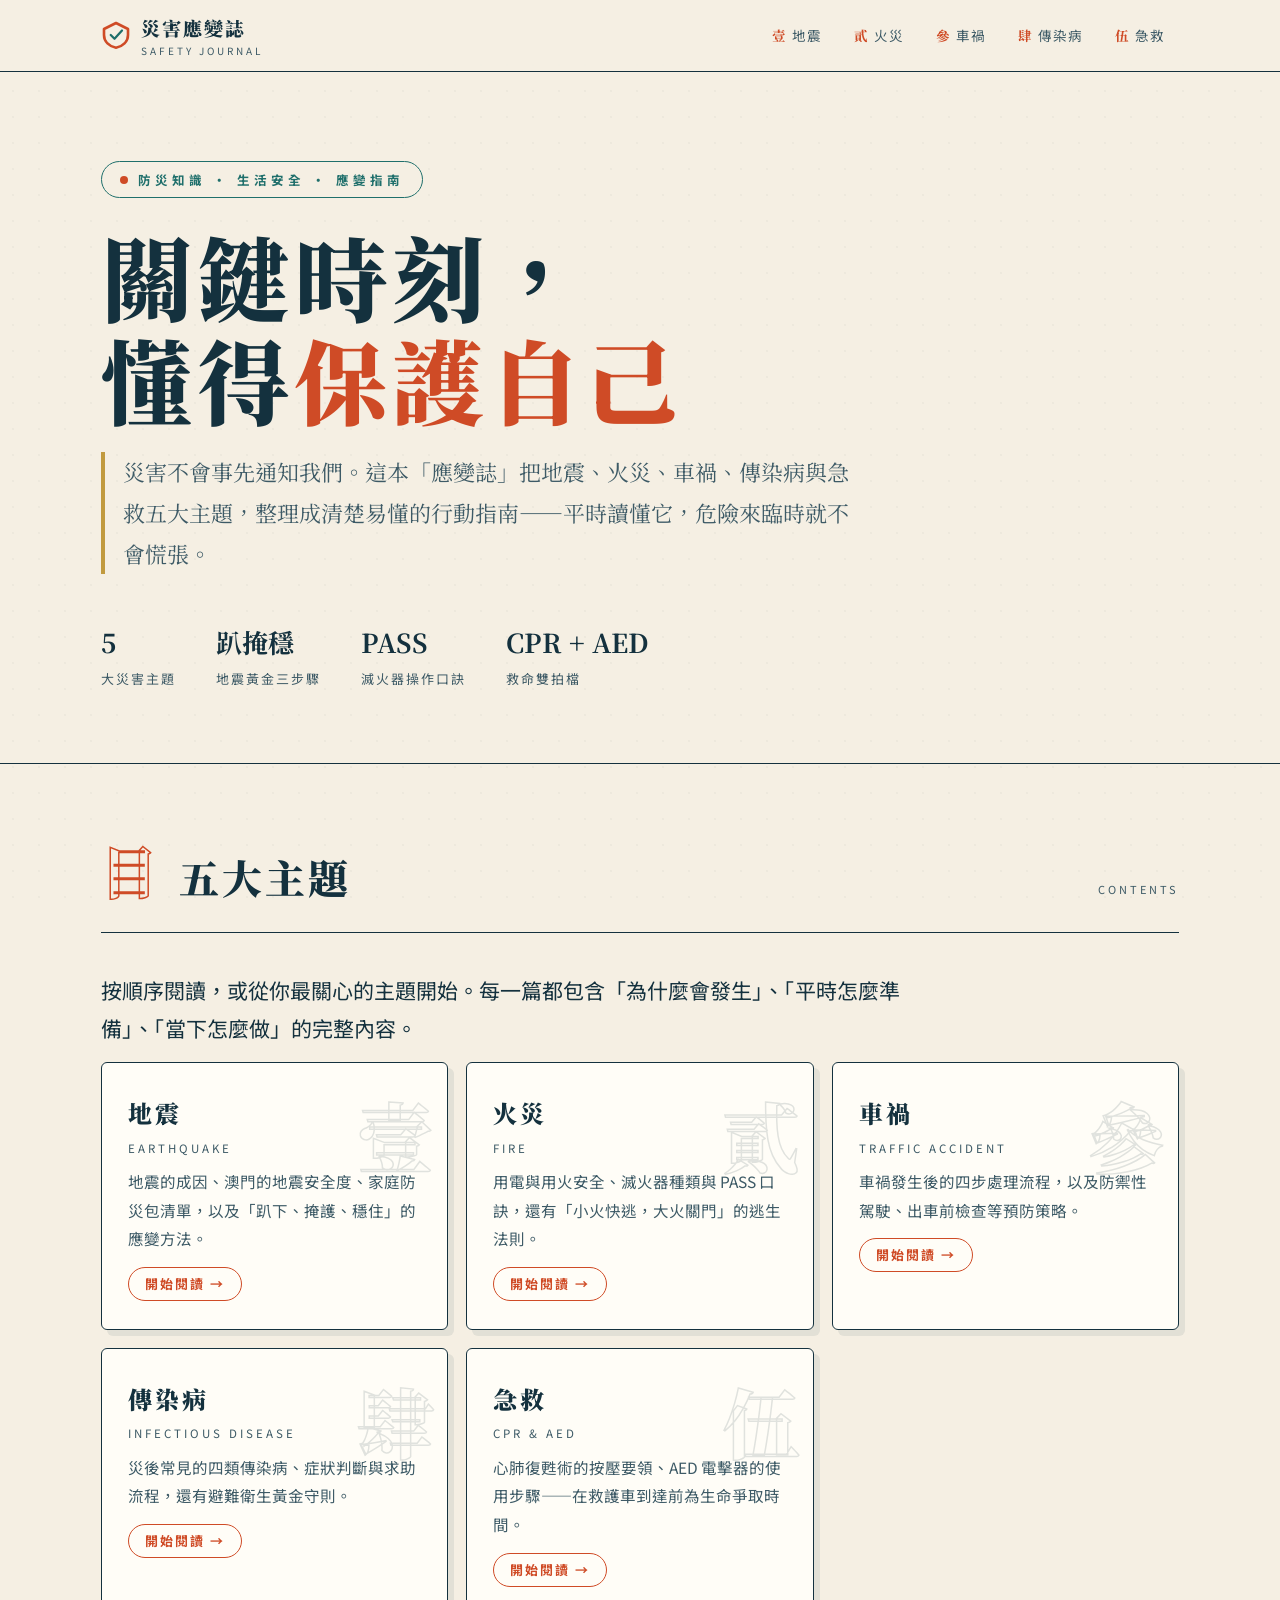
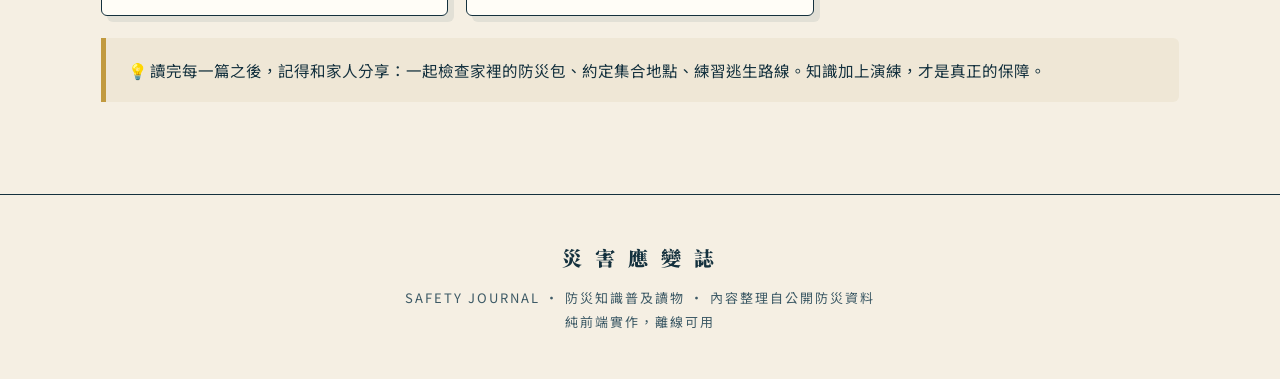
==== index.html @ 4d14659a "Add files via upload" ====
<!DOCTYPE html>
<html lang="zh-Hant">
<head>
<meta charset="UTF-8">
<meta name="viewport" content="width=device-width, initial-scale=1.0, viewport-fit=cover">
<title>災害應變誌 — 地震、火災、車禍、傳染病、急救</title>
<link rel="preconnect" href="https://fonts.googleapis.com">
<link rel="preconnect" href="https://fonts.gstatic.com" crossorigin>
<link href="https://fonts.googleapis.com/css2?family=Noto+Serif+TC:wght@500;700;900&family=Noto+Sans+TC:wght@400;500;700&display=swap" rel="stylesheet">
<link rel="stylesheet" href="style.css">
</head>
<body>

<nav class="topbar">
  <div class="topbar-inner">
    <a class="brand" href="index.html">
      <svg class="brand-mark" viewBox="0 0 40 40" aria-hidden="true">
        <path fill="none" stroke="#cf4b26" stroke-width="3.5" stroke-linecap="round" stroke-linejoin="round"
          d="M20 4 L36 12 V20 C36 29 29 35 20 37 C11 35 4 29 4 20 V12 Z"/>
        <path fill="none" stroke="#1f6f6b" stroke-width="3" stroke-linecap="round" stroke-linejoin="round"
          d="M13 20 L18 25 L28 14"/>
      </svg>
      <span><b>災害應變誌</b><small>SAFETY JOURNAL</small></span>
    </a>
    <div class="nav-scroll">
      <a href="earthquake.html"><span class="n">壹</span>地震</a>
      <a href="fire.html"><span class="n">貳</span>火災</a>
      <a href="traffic.html"><span class="n">參</span>車禍</a>
      <a href="disease.html"><span class="n">肆</span>傳染病</a>
      <a href="firstaid.html"><span class="n">伍</span>急救</a>
    </div>
  </div>
</nav>

<header class="hero">
  <div class="hero-inner">
    <span class="kicker">防災知識 · 生活安全 · 應變指南</span>
    <h1>關鍵時刻，<br>懂得<span class="accent">保護自己</span></h1>
    <p class="hero-sub">災害不會事先通知我們。這本「應變誌」把地震、火災、車禍、傳染病與急救五大主題，整理成清楚易懂的行動指南——平時讀懂它，危險來臨時就不會慌張。</p>
    <div class="hero-meta">
      <div><b>5</b>大災害主題</div>
      <div><b>趴掩穩</b>地震黃金三步驟</div>
      <div><b>PASS</b>滅火器操作口訣</div>
      <div><b>CPR + AED</b>救命雙拍檔</div>
    </div>
  </div>
</header>

<section class="chapter">
  <div class="ch-head rv">
    <span class="ch-no">目</span>
    <h2 class="ch-title">五大主題</h2>
    <span class="ch-en">Contents</span>
  </div>
  <p class="lead rv">按順序閱讀，或從你最關心的主題開始。每一篇都包含「為什麼會發生」、「平時怎麼準備」、「當下怎麼做」的完整內容。</p>

  <div class="card-grid home">
    <a class="topic-card rv" href="earthquake.html" data-no="壹">
      <h3>地震<small>Earthquake</small></h3>
      <p>地震的成因、澳門的地震安全度、家庭防災包清單，以及「趴下、掩護、穩住」的應變方法。</p>
      <span class="go">開始閱讀 →</span>
    </a>
    <a class="topic-card rv" href="fire.html" data-no="貳">
      <h3>火災<small>Fire</small></h3>
      <p>用電與用火安全、滅火器種類與 PASS 口訣，還有「小火快逃，大火關門」的逃生法則。</p>
      <span class="go">開始閱讀 →</span>
    </a>
    <a class="topic-card rv" href="traffic.html" data-no="參">
      <h3>車禍<small>Traffic Accident</small></h3>
      <p>車禍發生後的四步處理流程，以及防禦性駕駛、出車前檢查等預防策略。</p>
      <span class="go">開始閱讀 →</span>
    </a>
    <a class="topic-card rv" href="disease.html" data-no="肆">
      <h3>傳染病<small>Infectious Disease</small></h3>
      <p>災後常見的四類傳染病、症狀判斷與求助流程，還有避難衛生黃金守則。</p>
      <span class="go">開始閱讀 →</span>
    </a>
    <a class="topic-card rv" href="firstaid.html" data-no="伍">
      <h3>急救<small>CPR &amp; AED</small></h3>
      <p>心肺復甦術的按壓要領、AED 電擊器的使用步驟——在救護車到達前為生命爭取時間。</p>
      <span class="go">開始閱讀 →</span>
    </a>
  </div>

  <div class="note-box rv">💡 讀完每一篇之後，記得和家人分享：一起檢查家裡的防災包、約定集合地點、練習逃生路線。知識加上演練，才是真正的保障。</div>
</section>

<footer>
  <span class="serif">災 害 應 變 誌</span>
  SAFETY JOURNAL · 防災知識普及讀物 · 內容整理自公開防災資料<br>
  純前端實作，離線可用
</footer>

<script src="main.js"></script>
</body>
</html>
---- style.css ----
/* ============================================================
   災害應變誌 · SAFETY JOURNAL
   Editorial / atlas style（沿用 template.html 視覺語言）
   ============================================================ */
:root{
  --ink:      #14313e;   /* deep sea ink   */
  --ink-soft: #3d5a66;
  --paper:    #f5efe3;   /* warm paper     */
  --paper-2:  #efe7d6;
  --coral:    #cf4b26;   /* signal red     */
  --teal:     #1f6f6b;   /* teal           */
  --gold:     #c19a3f;
  --line:     #14313e26;
  --serif: "Noto Serif TC", "Songti TC", "PMingLiU", serif;
  --sans:  "Noto Sans TC", "PingFang TC", "Microsoft JhengHei", sans-serif;
  --gutter: clamp(20px, 4vw, 56px);
}
*{ margin:0; padding:0; box-sizing:border-box; -webkit-tap-highlight-color:transparent; }
html{ scroll-behavior:smooth; }
body{
  font-family:var(--sans);
  background:var(--paper);
  color:var(--ink);
  line-height:1.85;
  font-size:17px;
  overflow-x:hidden;
}
/* faint paper texture */
body::before{
  content:""; position:fixed; inset:0; pointer-events:none; z-index:0;
  background-image:radial-gradient(#14313e08 1px, transparent 1px);
  background-size:26px 26px;
}
::selection{ background:var(--coral); color:var(--paper); }

h1,h2,h3,.serif{ font-family:var(--serif); }

/* ---------- top bar ---------- */
.topbar{
  position:sticky; top:0; z-index:50;
  background:color-mix(in srgb, var(--paper) 92%, transparent);
  -webkit-backdrop-filter:blur(10px); backdrop-filter:blur(10px);
  border-bottom:1.5px solid var(--ink);
}
.topbar-inner{
  max-width:1180px; margin:0 auto;
  display:flex; align-items:center; gap:18px;
  padding:10px var(--gutter);
}
.brand{ display:flex; align-items:center; gap:10px; text-decoration:none; color:var(--ink); }
.brand-mark{ width:30px; height:30px; }
.brand b{ font-family:var(--serif); font-weight:900; font-size:19px; letter-spacing:2px; }
.brand small{ font-size:10px; letter-spacing:3px; color:var(--ink-soft); display:block; margin-top:-3px; }
.nav-scroll{
  margin-left:auto; display:flex; gap:4px; overflow-x:auto;
  -webkit-overflow-scrolling:touch; scrollbar-width:none;
}
.nav-scroll::-webkit-scrollbar{ display:none; }
.nav-scroll a{
  flex:0 0 auto; text-decoration:none; color:var(--ink-soft);
  font-size:13.5px; letter-spacing:1px; padding:10px 14px; min-height:44px;
  display:flex; align-items:center; border-radius:999px; white-space:nowrap;
  transition:color .2s, background .2s;
}
.nav-scroll a .n{ font-family:var(--serif); color:var(--coral); margin-right:5px; font-weight:700; }
.nav-scroll a.active{ background:var(--ink); color:var(--paper); }
.nav-scroll a.active .n{ color:var(--gold); }

/* ---------- hero ---------- */
.hero{
  position:relative; z-index:1;
  border-bottom:1.5px solid var(--ink);
  overflow:hidden;
}
.hero-inner{ max-width:1180px; margin:0 auto; padding:88px var(--gutter) 72px; width:100%; }
.kicker{
  display:inline-flex; align-items:center; gap:10px;
  font-size:12.5px; letter-spacing:4px; color:var(--teal); font-weight:700;
  border:1.5px solid var(--teal); border-radius:999px; padding:6px 18px;
  background:var(--paper);
}
.kicker::before{ content:""; width:8px; height:8px; border-radius:50%; background:var(--coral); }
.hero h1{
  font-size:clamp(44px, 7.5vw, 92px); font-weight:900; line-height:1.12;
  letter-spacing:5px; margin:26px 0 8px;
}
.hero h1 .accent{ color:var(--coral); }
.hero-sub{
  font-family:var(--serif); font-size:clamp(17px,2.2vw,22px); color:var(--ink-soft);
  max-width:34em; border-left:4px solid var(--gold); padding-left:18px; margin-top:22px;
}
.hero-meta{
  display:flex; flex-wrap:wrap; gap:14px 40px; margin-top:44px;
  font-size:13px; letter-spacing:2px; color:var(--ink-soft);
}
.hero-meta b{ display:block; font-family:var(--serif); font-size:26px; color:var(--ink); letter-spacing:0; }

/* ---------- section shell ---------- */
.chapter{ position:relative; z-index:1; max-width:1180px; margin:0 auto; padding:76px var(--gutter) 40px; }
.ch-head{ display:flex; align-items:baseline; gap:22px; border-bottom:1.5px solid var(--ink); padding-bottom:18px; margin-bottom:38px; flex-wrap:wrap; }
.ch-no{
  font-family:var(--serif); font-weight:900; font-size:clamp(36px,4.5vw,56px);
  color:transparent; -webkit-text-stroke:1.5px var(--coral); line-height:1;
}
.ch-title{ font-size:clamp(26px,3.2vw,40px); font-weight:900; letter-spacing:3px; }
.ch-en{ margin-left:auto; font-size:11px; letter-spacing:3px; color:var(--ink-soft); text-transform:uppercase; }
.lead{ font-size:clamp(18px,2vw,21px); max-width:40em; margin-bottom:14px; }
.lead .mk, .mk{ background:linear-gradient(transparent 62%, #f0c96a88 62%); font-weight:700; }
p{ margin:0 0 .8em; }
ul, ol{ padding-left:24px; margin:0 0 1em; }
li{ margin:5px 0; }
li::marker{ color:var(--coral); font-weight:700; }
b, strong{ color:inherit; }

/* reveal on scroll */
.rv{ opacity:0; transform:translateY(26px); transition:opacity .7s ease, transform .7s ease; }
.rv.on{ opacity:1; transform:none; }

/* ---------- note box ---------- */
.note-box{
  margin:22px 0; background:var(--paper-2); border-left:5px solid var(--gold);
  padding:18px 22px; font-size:15.5px; border-radius:0 6px 6px 0;
}
.note-box.alert{ border-left-color:var(--coral); }
.note-box.safe{ border-left-color:var(--teal); }

/* ---------- chant（口訣） ---------- */
.chant{
  margin:26px 0; text-align:center;
  font-family:var(--serif); font-weight:900; letter-spacing:4px;
  font-size:clamp(20px,2.6vw,27px); color:var(--coral);
  border:2px dashed var(--coral); border-radius:6px; padding:18px 16px;
  background:#cf4b260a;
}

/* ---------- timeline（步驟） ---------- */
.timeline{ position:relative; margin-top:26px; }
.timeline::before{
  content:""; position:absolute; left:29px; top:10px; bottom:10px;
  width:2px; background:repeating-linear-gradient(var(--ink) 0 8px, transparent 8px 16px);
}
.tl-item{ position:relative; padding:0 0 34px 96px; }
.tl-item:last-child{ padding-bottom:0; }
.tl-dot{
  position:absolute; left:0; top:2px; width:60px; height:60px; border-radius:50%;
  background:var(--paper); border:2px solid var(--ink);
  display:flex; align-items:center; justify-content:center;
  font-family:var(--serif); font-weight:900; font-size:22px; color:var(--coral);
}
.tl-card{
  background:#fffdf7; border:1.5px solid var(--ink); border-radius:4px;
  padding:20px 24px; box-shadow:6px 6px 0 #14313e14;
}
.tl-card h3{ font-size:20px; letter-spacing:2px; margin-bottom:6px; }
.tl-card h3 .em{ color:var(--teal); }
.tl-card p:last-child, .tl-card ul:last-child{ margin-bottom:0; }
.tl-card .tag{
  display:inline-block; font-size:12px; letter-spacing:2px; color:var(--coral);
  border:1px solid var(--coral); border-radius:999px; padding:2px 12px; margin:2px 0 10px;
}

/* ---------- 編號圓圈列表 ---------- */
.cond-list{ counter-reset:c; }
.cond{
  display:grid; grid-template-columns:auto 1fr; gap:8px 26px; align-items:start;
  padding:30px 0; border-bottom:1.5px dashed var(--line);
}
.cond:last-child{ border-bottom:none; }
.cond-no{
  font-family:var(--serif); font-weight:900; font-size:40px; color:var(--paper);
  background:var(--teal); width:64px; height:64px; border-radius:50%;
  display:flex; align-items:center; justify-content:center;
  box-shadow:4px 4px 0 var(--ink);
}
.cond:nth-child(even) .cond-no{ background:var(--coral); }
.cond h3{ font-size:21px; letter-spacing:2px; margin-bottom:4px; }
.cond p, .cond ul{ max-width:48em; }

/* ---------- 表格 ---------- */
.name-table{ width:100%; border-collapse:collapse; margin:18px 0; background:var(--paper); }
.name-table caption{
  caption-side:top; text-align:left; font-family:var(--serif); font-weight:700;
  font-size:18px; padding-bottom:12px; letter-spacing:2px;
}
.name-table th,.name-table td{ border:1.5px solid var(--ink); padding:14px 14px; text-align:left; font-size:15.5px; vertical-align:top; }
.name-table th{ background:var(--ink); color:var(--paper); font-weight:500; letter-spacing:2px; }
.name-table td b{ font-family:var(--serif); font-size:17px; }

/* ---------- 卡片格 ---------- */
.card-grid{ display:grid; gap:18px; grid-template-columns:1fr; margin-top:8px; }
.decay-card{
  border:1.5px solid var(--ink); border-radius:6px; padding:26px; background:#fffdf7;
  position:relative; overflow:hidden;
}
.decay-card::after{
  content:attr(data-no); position:absolute; right:14px; top:6px;
  font-family:var(--serif); font-weight:900; font-size:64px; color:#14313e10;
}
.decay-card h3{ font-size:20px; letter-spacing:2px; margin-bottom:8px; }
.decay-card p, .decay-card ul{ font-size:15.5px; }
.decay-card p:last-child, .decay-card ul:last-child{ margin-bottom:0; }

/* 首頁：可點擊的主題卡 */
a.topic-card{
  display:block; text-decoration:none; color:var(--ink);
  border:1.5px solid var(--ink); border-radius:6px; padding:28px 26px; background:#fffdf7;
  position:relative; overflow:hidden;
  box-shadow:6px 6px 0 #14313e14;
  transition:transform .15s ease, box-shadow .15s ease, background .2s;
}
a.topic-card:hover{ transform:translate(-2px,-2px); box-shadow:9px 9px 0 #14313e1f; background:var(--paper-2); }
a.topic-card::after{
  content:attr(data-no); position:absolute; right:14px; top:2px;
  font-family:var(--serif); font-weight:900; font-size:76px;
  color:transparent; -webkit-text-stroke:1.5px #14313e22;
}
a.topic-card .go{
  display:inline-block; margin-top:14px; font-size:13px; letter-spacing:2px;
  color:var(--coral); font-weight:700; border:1.5px solid var(--coral);
  border-radius:999px; padding:4px 16px;
}
a.topic-card h3{ font-size:24px; letter-spacing:3px; margin-bottom:8px; font-weight:900; }
a.topic-card h3 small{ display:block; font-family:var(--sans); font-weight:400; font-size:11.5px; letter-spacing:3px; color:var(--ink-soft); margin-top:2px; text-transform:uppercase; }
a.topic-card p{ font-size:15.5px; color:var(--ink-soft); margin:0; max-width:26em; }

/* ---------- fact row ---------- */
.fact{ display:grid; grid-template-columns:auto 1fr; gap:20px; padding:24px 0; border-bottom:1px dashed var(--line); align-items:start; }
.fact:last-child{ border-bottom:none; }
.fact-glyph{
  width:56px; height:56px; border-radius:50%; border:1.5px solid var(--ink);
  display:flex; align-items:center; justify-content:center; font-size:24px; background:var(--paper-2);
}
.fact h3{ font-size:18.5px; letter-spacing:1px; margin-bottom:4px; }
.fact p, .fact ul{ font-size:15.5px; }
.fact p:last-child, .fact ul:last-child{ margin-bottom:0; }

/* ---------- pager ---------- */
.pager{
  max-width:1180px; margin:0 auto; padding:10px var(--gutter) 60px;
  display:flex; justify-content:space-between; gap:12px; position:relative; z-index:1;
}
.pager a{
  text-decoration:none; color:var(--ink); font-family:var(--serif); font-weight:700; letter-spacing:2px;
  border:1.5px solid var(--ink); border-radius:999px; padding:10px 22px; background:#fffdf7;
  box-shadow:4px 4px 0 #14313e14; transition:transform .15s, background .2s;
}
.pager a:hover{ transform:translate(-1px,-1px); background:var(--paper-2); }

/* ---------- footer ---------- */
footer{
  border-top:1.5px solid var(--ink); margin-top:30px; position:relative; z-index:1;
  padding:44px var(--gutter) calc(44px + env(safe-area-inset-bottom));
  text-align:center; font-size:13px; letter-spacing:2px; color:var(--ink-soft);
}
footer .serif{ font-size:20px; font-weight:900; letter-spacing:4px; color:var(--ink); display:block; margin-bottom:10px; }

/* ---------- responsive ---------- */
@media (min-width:768px){
  body{ font-size:18px; }
  .card-grid{ grid-template-columns:repeat(2,1fr); }
  .card-grid.cols-3{ grid-template-columns:repeat(3,1fr); }
}
@media (min-width:1000px){
  .card-grid.home{ grid-template-columns:repeat(3,1fr); }
}
@media (max-width:560px){
  .tl-item{ padding-left:78px; }
  .tl-dot{ width:52px; height:52px; font-size:19px; }
  .timeline::before{ left:25px; }
}
@media (prefers-reduced-motion:reduce){
  .rv{ transition:none; opacity:1; transform:none; }
}
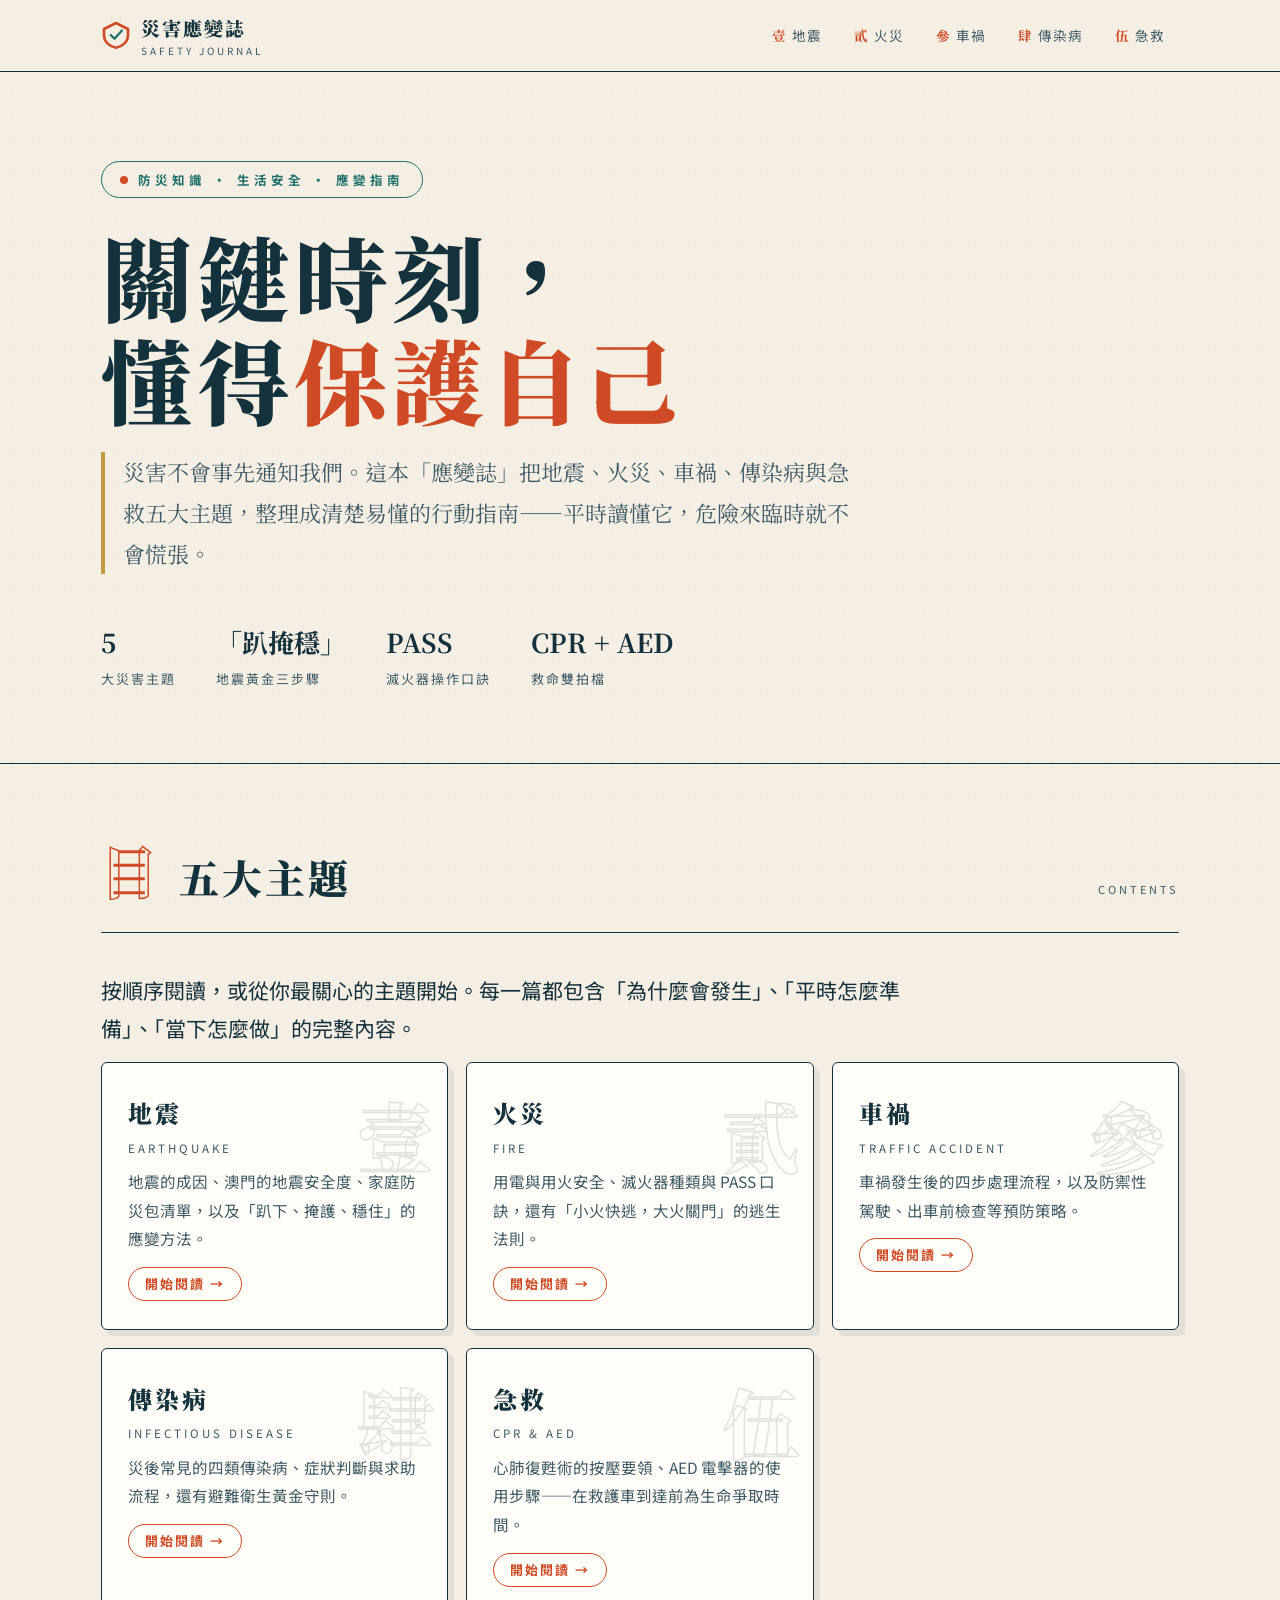
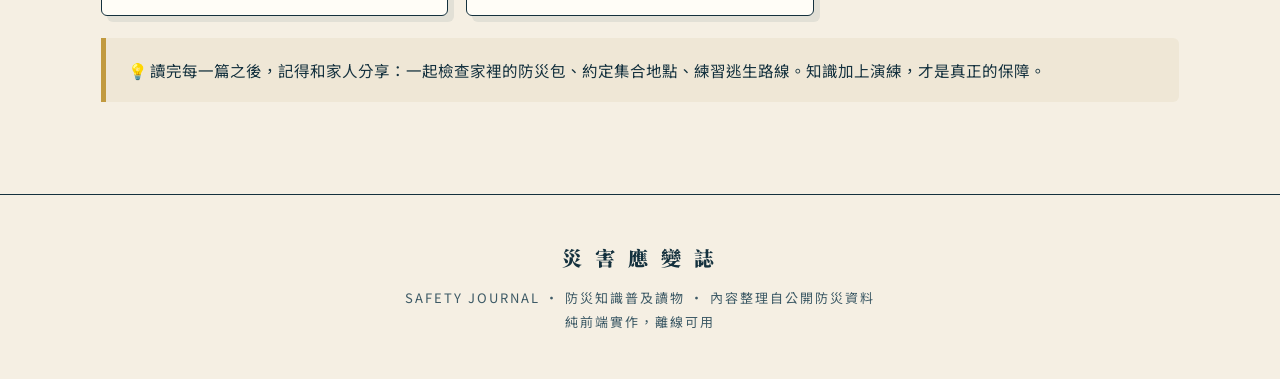
==== commit 3605bd2e: "Update index.html" ====
--- a/index.html
+++ b/index.html
@@ -39,7 +39,7 @@
     <p class="hero-sub">災害不會事先通知我們。這本「應變誌」把地震、火災、車禍、傳染病與急救五大主題，整理成清楚易懂的行動指南——平時讀懂它，危險來臨時就不會慌張。</p>
     <div class="hero-meta">
       <div><b>5</b>大災害主題</div>
-      <div><b>趴掩穩</b>地震黃金三步驟</div>
+      <div><b>「趴掩穩」</b>地震黃金三步驟</div>
       <div><b>PASS</b>滅火器操作口訣</div>
       <div><b>CPR + AED</b>救命雙拍檔</div>
     </div>
